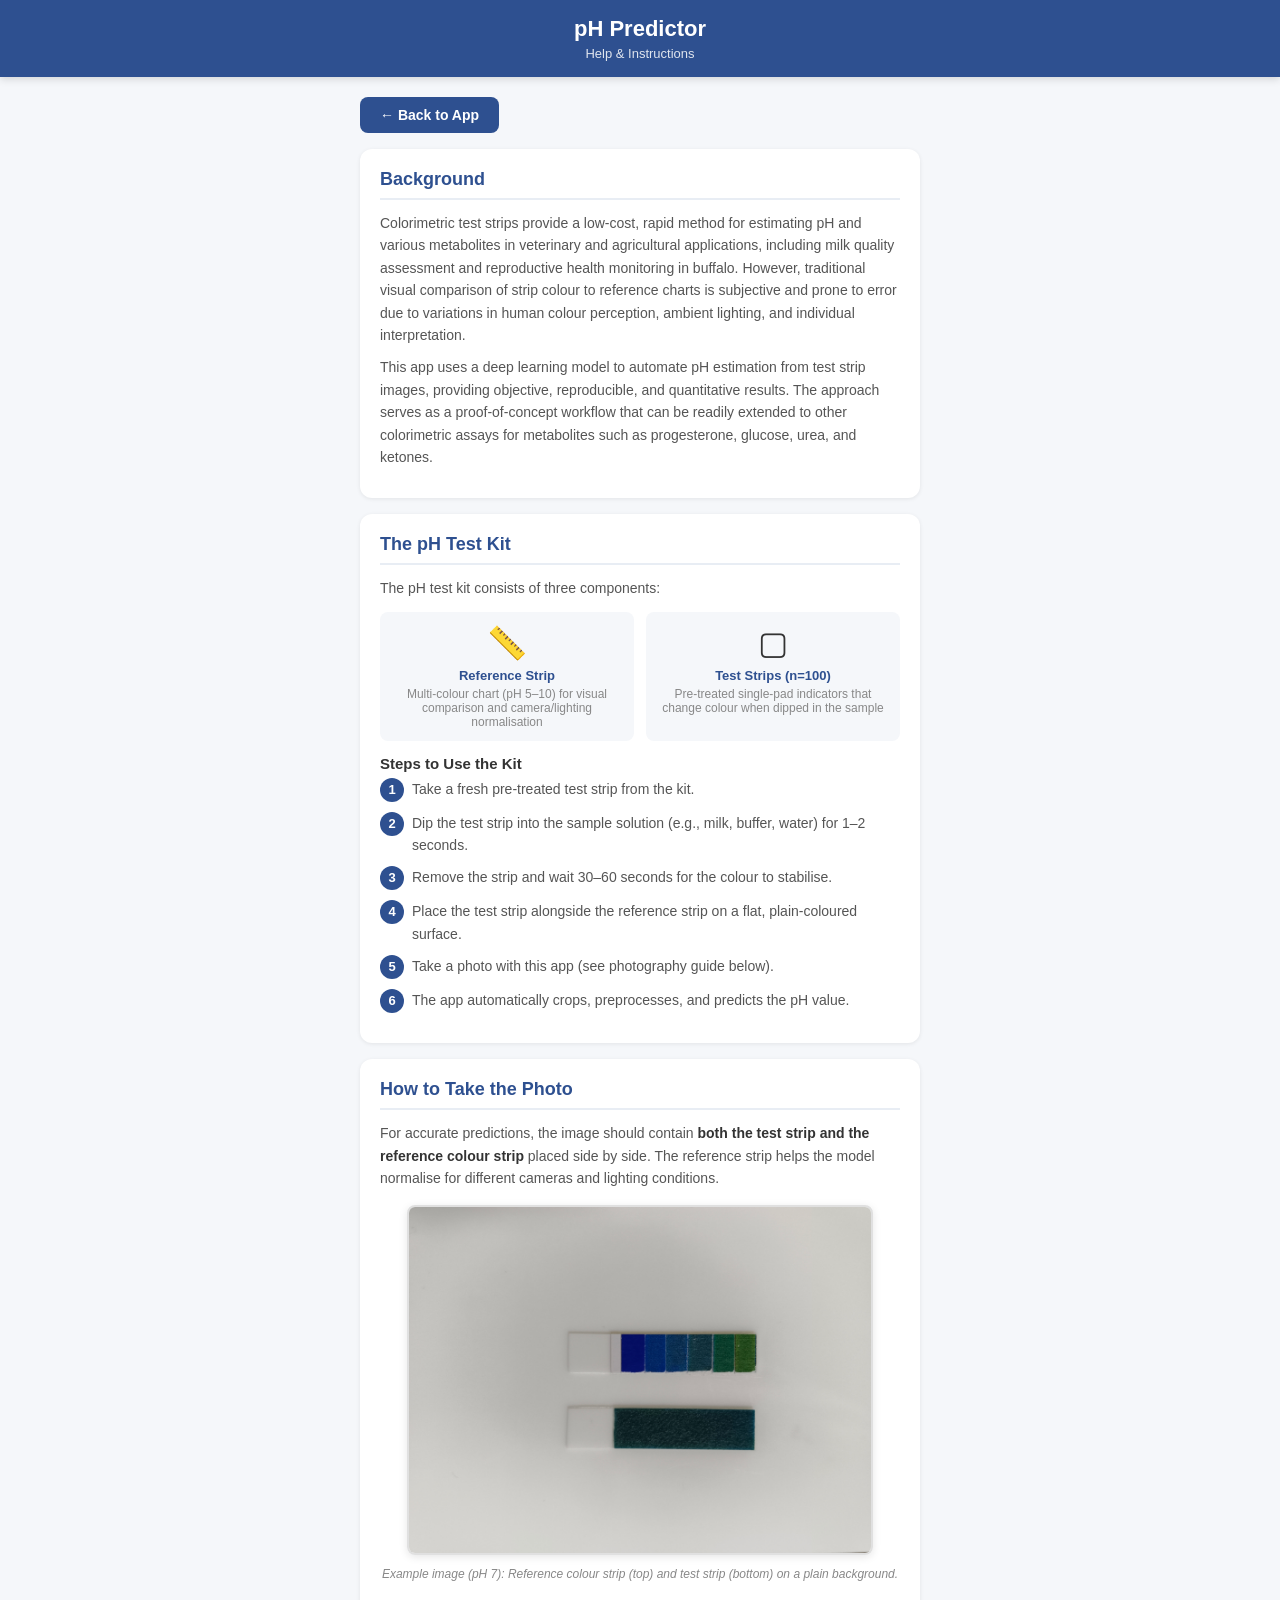
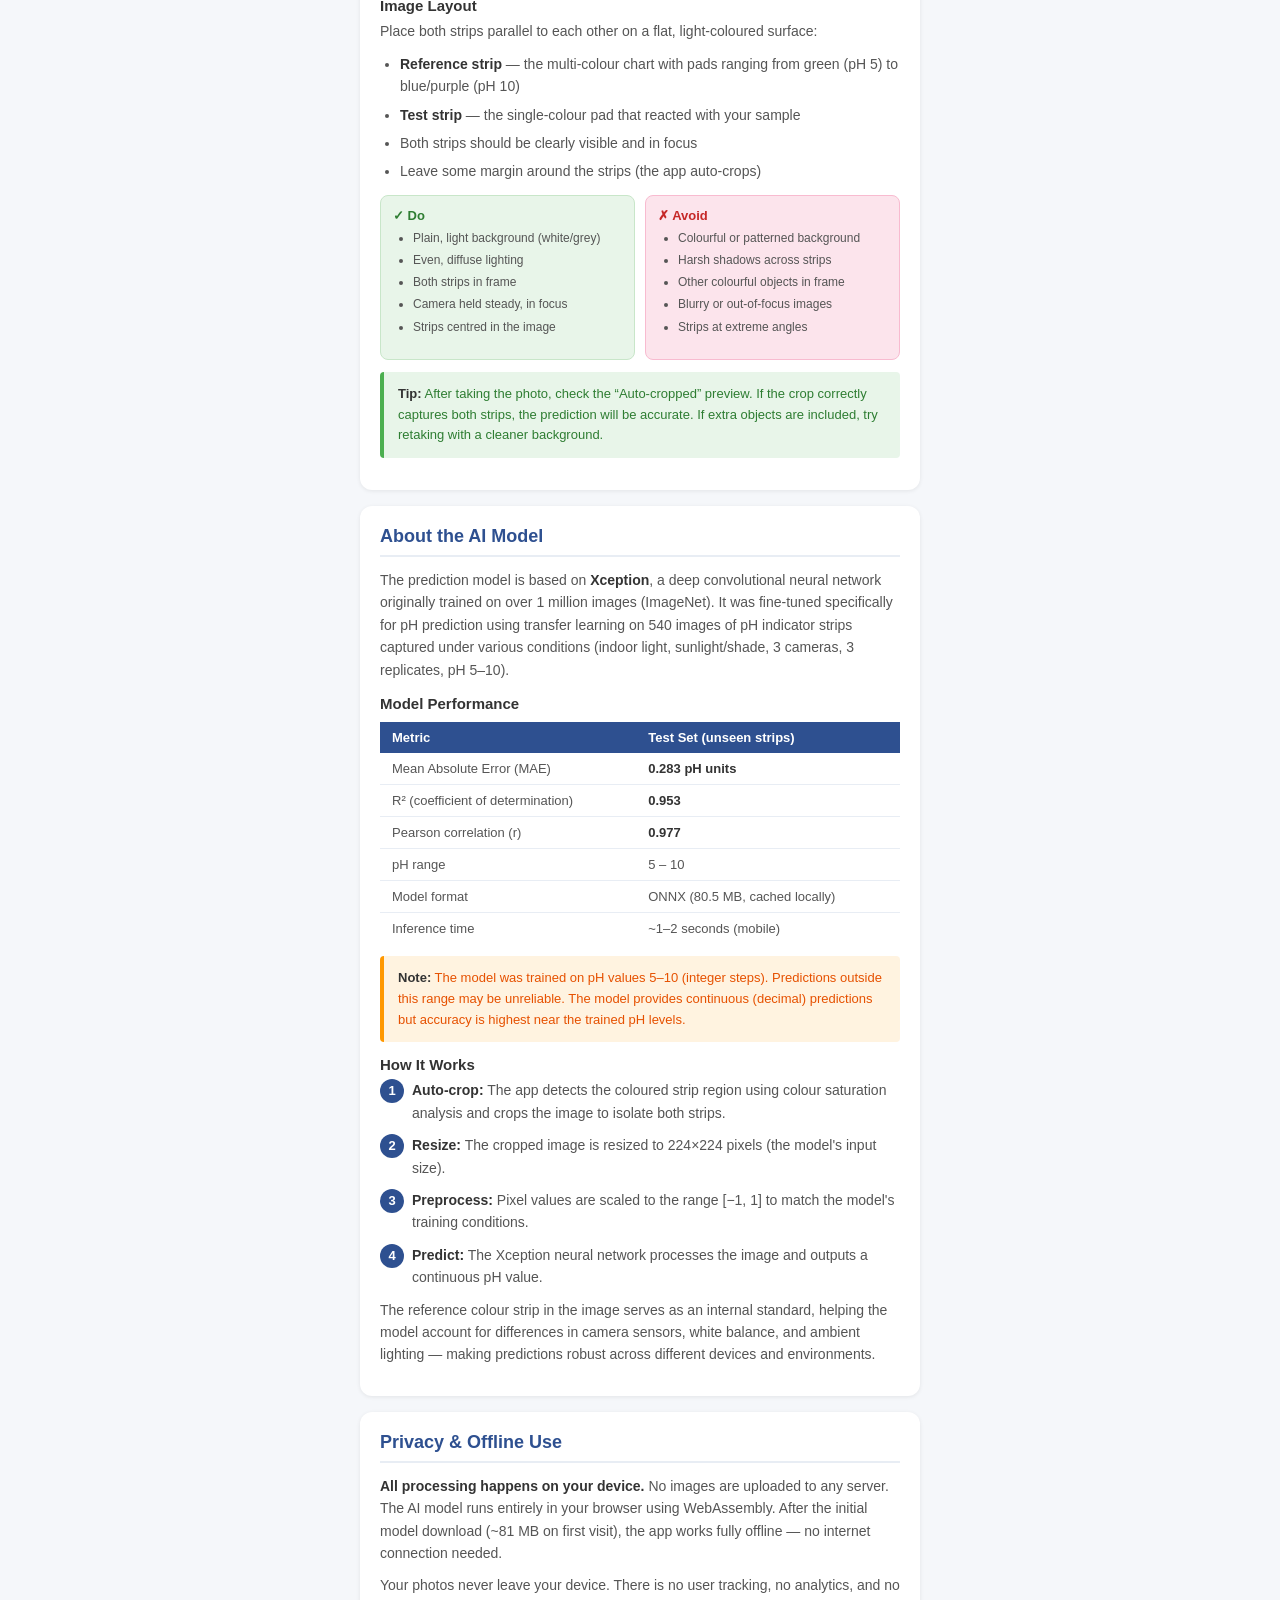
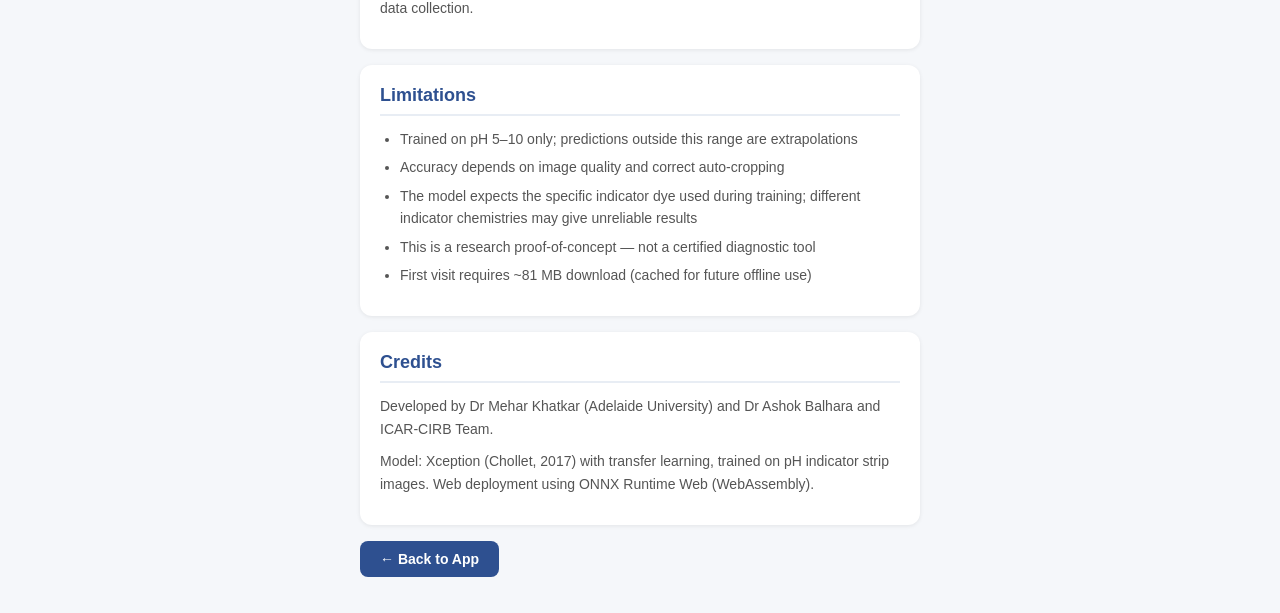
==== help.html @ b39bd938 "Add help page with kit instructions, photography guide, and example image - Help page with backgroun" ====
<!DOCTYPE html>
<html lang="en">
<head>
  <meta charset="UTF-8">
  <meta name="viewport" content="width=device-width, initial-scale=1.0, user-scalable=no">
  <meta name="theme-color" content="#2E5090">
  <title>pH Predictor - Help</title>
  <link rel="stylesheet" href="style.css">
  <style>
    .help-container {
      max-width: 600px;
      margin: 0 auto;
      padding: 20px;
    }

    .help-card {
      background: white;
      border-radius: 12px;
      padding: 20px;
      margin-bottom: 16px;
      box-shadow: 0 1px 4px rgba(0,0,0,0.08);
    }

    .help-card h2 {
      font-size: 18px;
      color: #2E5090;
      margin-bottom: 12px;
      border-bottom: 2px solid #e8edf4;
      padding-bottom: 8px;
    }

    .help-card h3 {
      font-size: 15px;
      color: #333;
      margin: 14px 0 6px;
    }

    .help-card p {
      font-size: 14px;
      color: #555;
      line-height: 1.6;
      margin-bottom: 10px;
    }

    .help-card ul, .help-card ol {
      padding-left: 20px;
      margin-bottom: 10px;
    }

    .help-card li {
      font-size: 14px;
      color: #555;
      line-height: 1.6;
      margin-bottom: 6px;
    }

    .help-card strong {
      color: #333;
    }

    .example-img-container {
      text-align: center;
      margin: 16px 0;
    }

    .example-img-container img {
      max-width: 100%;
      max-height: 350px;
      border-radius: 8px;
      border: 2px solid #e0e0e0;
      box-shadow: 0 2px 8px rgba(0,0,0,0.1);
    }

    .example-caption {
      font-size: 12px;
      color: #888;
      margin-top: 8px;
      font-style: italic;
    }

    .kit-diagram {
      display: flex;
      gap: 12px;
      margin: 12px 0;
      flex-wrap: wrap;
    }

    .kit-item {
      flex: 1;
      min-width: 130px;
      background: #f5f7fa;
      border-radius: 8px;
      padding: 12px;
      text-align: center;
    }

    .kit-item .kit-icon {
      font-size: 32px;
      margin-bottom: 6px;
    }

    .kit-item .kit-label {
      font-size: 13px;
      font-weight: 600;
      color: #2E5090;
    }

    .kit-item .kit-desc {
      font-size: 12px;
      color: #888;
      margin-top: 4px;
    }

    .step-number {
      display: inline-block;
      width: 24px;
      height: 24px;
      background: #2E5090;
      color: white;
      border-radius: 50%;
      text-align: center;
      line-height: 24px;
      font-size: 13px;
      font-weight: 600;
      margin-right: 8px;
      flex-shrink: 0;
    }

    .step-row {
      display: flex;
      align-items: flex-start;
      margin-bottom: 10px;
    }

    .step-text {
      font-size: 14px;
      color: #555;
      line-height: 1.6;
    }

    .spec-table {
      width: 100%;
      border-collapse: collapse;
      margin: 10px 0;
      font-size: 13px;
    }

    .spec-table th {
      background: #2E5090;
      color: white;
      padding: 8px 12px;
      text-align: left;
      font-weight: 600;
    }

    .spec-table td {
      padding: 8px 12px;
      border-bottom: 1px solid #e8edf4;
      color: #555;
    }

    .spec-table tr:last-child td {
      border-bottom: none;
    }

    .back-btn {
      display: inline-flex;
      align-items: center;
      gap: 6px;
      padding: 10px 20px;
      background: #2E5090;
      color: white;
      border: none;
      border-radius: 8px;
      font-size: 14px;
      font-weight: 600;
      cursor: pointer;
      text-decoration: none;
      margin-bottom: 16px;
    }

    .back-btn:hover {
      background: #1a3a6e;
    }

    .highlight-box {
      background: #e8f5e9;
      border-left: 4px solid #4CAF50;
      border-radius: 4px;
      padding: 12px 14px;
      margin: 12px 0;
    }

    .highlight-box p {
      color: #2e7d32;
      margin: 0;
      font-size: 13px;
    }

    .warning-box {
      background: #fff3e0;
      border-left: 4px solid #FF9800;
      border-radius: 4px;
      padding: 12px 14px;
      margin: 12px 0;
    }

    .warning-box p {
      color: #e65100;
      margin: 0;
      font-size: 13px;
    }

    .photo-guide {
      display: flex;
      gap: 10px;
      margin: 12px 0;
    }

    .photo-do, .photo-dont {
      flex: 1;
      border-radius: 8px;
      padding: 12px;
      font-size: 13px;
    }

    .photo-do {
      background: #e8f5e9;
      border: 1px solid #c8e6c9;
    }

    .photo-do .photo-title {
      color: #2e7d32;
      font-weight: 600;
      margin-bottom: 6px;
    }

    .photo-dont {
      background: #fce4ec;
      border: 1px solid #f8bbd0;
    }

    .photo-dont .photo-title {
      color: #c62828;
      font-weight: 600;
      margin-bottom: 6px;
    }

    .photo-do li, .photo-dont li {
      font-size: 12px;
      color: #555;
      margin-bottom: 3px;
    }
  </style>
</head>
<body>

  <div class="header">
    <h1>pH Predictor</h1>
    <p>Help & Instructions</p>
  </div>

  <div class="help-container">

    <a href="index.html" class="back-btn">&larr; Back to App</a>

    <!-- BACKGROUND -->
    <div class="help-card">
      <h2>Background</h2>
      <p>
        Colorimetric test strips provide a low-cost, rapid method for estimating pH
        and various metabolites in veterinary and agricultural applications, including
        milk quality assessment and reproductive health monitoring in buffalo. However,
        traditional visual comparison of strip colour to reference charts is subjective
        and prone to error due to variations in human colour perception, ambient lighting,
        and individual interpretation.
      </p>
      <p>
        This app uses a deep learning model to automate pH estimation from test strip
        images, providing objective, reproducible, and quantitative results. The approach
        serves as a proof-of-concept workflow that can be readily extended to other
        colorimetric assays for metabolites such as progesterone, glucose, urea, and ketones.
      </p>
    </div>

    <!-- THE pH KIT -->
    <div class="help-card">
      <h2>The pH Test Kit</h2>
      <p>The pH test kit consists of three components:</p>

      <div class="kit-diagram">
        <div class="kit-item">
          <div class="kit-icon">&#128207;</div>
          <div class="kit-label">Reference Strip</div>
          <div class="kit-desc">Multi-colour chart (pH 5&ndash;10) for visual comparison and camera/lighting normalisation</div>
        </div>
        <div class="kit-item">
          <div class="kit-icon">&#9634;</div>
          <div class="kit-label">Test Strips (n=100)</div>
          <div class="kit-desc">Pre-treated single-pad indicators that change colour when dipped in the sample</div>
        </div>
      </div>

      <h3>Steps to Use the Kit</h3>
      <div class="step-row"><span class="step-number">1</span><span class="step-text">Take a fresh pre-treated test strip from the kit.</span></div>
      <div class="step-row"><span class="step-number">2</span><span class="step-text">Dip the test strip into the sample solution (e.g., milk, buffer, water) for 1&ndash;2 seconds.</span></div>
      <div class="step-row"><span class="step-number">3</span><span class="step-text">Remove the strip and wait 30&ndash;60 seconds for the colour to stabilise.</span></div>
      <div class="step-row"><span class="step-number">4</span><span class="step-text">Place the test strip alongside the reference strip on a flat, plain-coloured surface.</span></div>
      <div class="step-row"><span class="step-number">5</span><span class="step-text">Take a photo with this app (see photography guide below).</span></div>
      <div class="step-row"><span class="step-number">6</span><span class="step-text">The app automatically crops, preprocesses, and predicts the pH value.</span></div>
    </div>

    <!-- PHOTOGRAPHY GUIDE -->
    <div class="help-card">
      <h2>How to Take the Photo</h2>
      <p>
        For accurate predictions, the image should contain <strong>both the test strip and
        the reference colour strip</strong> placed side by side. The reference strip helps the
        model normalise for different cameras and lighting conditions.
      </p>

      <div class="example-img-container">
        <img src="example_pH7.jpg" alt="Example image: pH 7 test strip with reference strip">
        <div class="example-caption">
          Example image (pH 7): Reference colour strip (top) and test strip (bottom) on a plain background.
        </div>
      </div>

      <h3>Image Layout</h3>
      <p>Place both strips parallel to each other on a flat, light-coloured surface:</p>
      <ul>
        <li><strong>Reference strip</strong> &mdash; the multi-colour chart with pads ranging from green (pH 5) to blue/purple (pH 10)</li>
        <li><strong>Test strip</strong> &mdash; the single-colour pad that reacted with your sample</li>
        <li>Both strips should be clearly visible and in focus</li>
        <li>Leave some margin around the strips (the app auto-crops)</li>
      </ul>

      <div class="photo-guide">
        <div class="photo-do">
          <div class="photo-title">&#10003; Do</div>
          <ul>
            <li>Plain, light background (white/grey)</li>
            <li>Even, diffuse lighting</li>
            <li>Both strips in frame</li>
            <li>Camera held steady, in focus</li>
            <li>Strips centred in the image</li>
          </ul>
        </div>
        <div class="photo-dont">
          <div class="photo-title">&#10007; Avoid</div>
          <ul>
            <li>Colourful or patterned background</li>
            <li>Harsh shadows across strips</li>
            <li>Other colourful objects in frame</li>
            <li>Blurry or out-of-focus images</li>
            <li>Strips at extreme angles</li>
          </ul>
        </div>
      </div>

      <div class="highlight-box">
        <p><strong>Tip:</strong> After taking the photo, check the &ldquo;Auto-cropped&rdquo; preview. If the crop
        correctly captures both strips, the prediction will be accurate. If extra objects are included,
        try retaking with a cleaner background.</p>
      </div>
    </div>

    <!-- THE AI MODEL -->
    <div class="help-card">
      <h2>About the AI Model</h2>
      <p>
        The prediction model is based on <strong>Xception</strong>, a deep convolutional neural network
        originally trained on over 1 million images (ImageNet). It was fine-tuned specifically for pH
        prediction using transfer learning on 540 images of pH indicator strips captured under various
        conditions (indoor light, sunlight/shade, 3 cameras, 3 replicates, pH 5&ndash;10).
      </p>

      <h3>Model Performance</h3>
      <table class="spec-table">
        <tr>
          <th>Metric</th>
          <th>Test Set (unseen strips)</th>
        </tr>
        <tr>
          <td>Mean Absolute Error (MAE)</td>
          <td><strong>0.283 pH units</strong></td>
        </tr>
        <tr>
          <td>R&sup2; (coefficient of determination)</td>
          <td><strong>0.953</strong></td>
        </tr>
        <tr>
          <td>Pearson correlation (r)</td>
          <td><strong>0.977</strong></td>
        </tr>
        <tr>
          <td>pH range</td>
          <td>5 &ndash; 10</td>
        </tr>
        <tr>
          <td>Model format</td>
          <td>ONNX (80.5 MB, cached locally)</td>
        </tr>
        <tr>
          <td>Inference time</td>
          <td>~1&ndash;2 seconds (mobile)</td>
        </tr>
      </table>

      <div class="warning-box">
        <p><strong>Note:</strong> The model was trained on pH values 5&ndash;10 (integer steps). Predictions
        outside this range may be unreliable. The model provides continuous (decimal) predictions but
        accuracy is highest near the trained pH levels.</p>
      </div>

      <h3>How It Works</h3>
      <div class="step-row"><span class="step-number">1</span><span class="step-text"><strong>Auto-crop:</strong> The app detects the coloured strip region using colour saturation analysis and crops the image to isolate both strips.</span></div>
      <div class="step-row"><span class="step-number">2</span><span class="step-text"><strong>Resize:</strong> The cropped image is resized to 224&times;224 pixels (the model's input size).</span></div>
      <div class="step-row"><span class="step-number">3</span><span class="step-text"><strong>Preprocess:</strong> Pixel values are scaled to the range [&minus;1, 1] to match the model's training conditions.</span></div>
      <div class="step-row"><span class="step-number">4</span><span class="step-text"><strong>Predict:</strong> The Xception neural network processes the image and outputs a continuous pH value.</span></div>

      <p>
        The reference colour strip in the image serves as an internal standard, helping the model
        account for differences in camera sensors, white balance, and ambient lighting &mdash; making
        predictions robust across different devices and environments.
      </p>
    </div>

    <!-- OFFLINE & PRIVACY -->
    <div class="help-card">
      <h2>Privacy & Offline Use</h2>
      <p>
        <strong>All processing happens on your device.</strong> No images are uploaded to any server.
        The AI model runs entirely in your browser using WebAssembly. After the initial model download
        (~81 MB on first visit), the app works fully offline &mdash; no internet connection needed.
      </p>
      <p>
        Your photos never leave your device. There is no user tracking, no analytics, and no data collection.
      </p>
    </div>

    <!-- LIMITATIONS -->
    <div class="help-card">
      <h2>Limitations</h2>
      <ul>
        <li>Trained on pH 5&ndash;10 only; predictions outside this range are extrapolations</li>
        <li>Accuracy depends on image quality and correct auto-cropping</li>
        <li>The model expects the specific indicator dye used during training; different indicator chemistries may give unreliable results</li>
        <li>This is a research proof-of-concept &mdash; not a certified diagnostic tool</li>
        <li>First visit requires ~81 MB download (cached for future offline use)</li>
      </ul>
    </div>

    <!-- CREDITS -->
    <div class="help-card">
      <h2>Credits</h2>
      <p>
        Developed by Dr Mehar Khatkar (Adelaide University) and Dr Ashok Balhara and ICAR-CIRB Team.
      </p>
      <p>
        Model: Xception (Chollet, 2017) with transfer learning, trained on pH indicator strip images.
        Web deployment using ONNX Runtime Web (WebAssembly).
      </p>
    </div>

    <a href="index.html" class="back-btn">&larr; Back to App</a>

  </div>

</body>
</html>
---- style.css ----
* {
  margin: 0;
  padding: 0;
  box-sizing: border-box;
}

body {
  font-family: -apple-system, BlinkMacSystemFont, 'Segoe UI', Roboto, sans-serif;
  background: #f5f7fa;
  color: #333;
  min-height: 100vh;
}

.header {
  background: #2E5090;
  color: white;
  padding: 16px 20px;
  text-align: center;
  box-shadow: 0 2px 8px rgba(0,0,0,0.15);
  position: relative;
}

.header h1 {
  font-size: 22px;
  font-weight: 600;
}

.header p {
  font-size: 13px;
  opacity: 0.85;
  margin-top: 4px;
}

.container {
  max-width: 480px;
  margin: 0 auto;
  padding: 20px;
}

/* Status bar */
.status-bar {
  background: white;
  border-radius: 12px;
  padding: 14px 18px;
  margin-bottom: 16px;
  box-shadow: 0 1px 4px rgba(0,0,0,0.08);
  display: flex;
  align-items: center;
  gap: 10px;
}

.status-dot {
  width: 10px;
  height: 10px;
  border-radius: 50%;
  flex-shrink: 0;
}

.status-dot.loading { background: #FF9800; animation: pulse 1.5s infinite; }
.status-dot.ready { background: #4CAF50; }
.status-dot.error { background: #f44336; }

@keyframes pulse {
  0%, 100% { opacity: 1; }
  50% { opacity: 0.4; }
}

.status-text {
  font-size: 14px;
  color: #555;
}

/* Progress bar */
.progress-container {
  margin-top: 8px;
  display: none;
}

.progress-bar {
  height: 4px;
  background: #e0e0e0;
  border-radius: 2px;
  overflow: hidden;
}

.progress-fill {
  height: 100%;
  background: #2E5090;
  border-radius: 2px;
  width: 0%;
  transition: width 0.3s;
}

.progress-text {
  font-size: 12px;
  color: #888;
  margin-top: 4px;
  text-align: right;
}

/* Input section */
.input-section {
  background: white;
  border-radius: 12px;
  padding: 20px;
  margin-bottom: 16px;
  box-shadow: 0 1px 4px rgba(0,0,0,0.08);
}

.input-buttons {
  display: flex;
  gap: 10px;
  margin-bottom: 16px;
}

.btn {
  flex: 1;
  padding: 14px 16px;
  border: none;
  border-radius: 10px;
  font-size: 15px;
  font-weight: 600;
  cursor: pointer;
  transition: all 0.2s;
  display: flex;
  align-items: center;
  justify-content: center;
  gap: 8px;
}

.btn:disabled {
  opacity: 0.5;
  cursor: not-allowed;
}

.btn-camera {
  background: #2E5090;
  color: white;
}

.btn-camera:hover:not(:disabled) {
  background: #1a3a6e;
}

.btn-upload {
  background: #e8edf4;
  color: #2E5090;
}

.btn-upload:hover:not(:disabled) {
  background: #d5dde9;
}

.btn-icon {
  font-size: 20px;
}

/* Preview area */
.preview-area {
  display: none;
  margin-top: 16px;
}

.preview-images {
  display: flex;
  gap: 10px;
  margin-bottom: 12px;
}

.preview-box {
  flex: 1;
  text-align: center;
}

.preview-box img {
  width: 100%;
  border-radius: 8px;
  border: 2px solid #e0e0e0;
}

.preview-label {
  font-size: 12px;
  color: #888;
  margin-top: 4px;
}

/* Result section */
.result-section {
  display: none;
  background: white;
  border-radius: 12px;
  padding: 24px;
  margin-bottom: 16px;
  box-shadow: 0 1px 4px rgba(0,0,0,0.08);
  text-align: center;
}

.result-label {
  font-size: 14px;
  color: #888;
  margin-bottom: 8px;
}

.result-value {
  font-size: 56px;
  font-weight: 700;
  color: #2E5090;
  line-height: 1;
}

.result-unit {
  font-size: 20px;
  color: #888;
  margin-left: 4px;
}

.result-time {
  font-size: 12px;
  color: #aaa;
  margin-top: 12px;
}

/* pH color indicator */
.ph-bar {
  margin-top: 16px;
  height: 8px;
  border-radius: 4px;
  background: linear-gradient(to right,
    #ff4444 0%, #ff8844 10%, #ffcc44 20%,
    #aadd44 35%, #44bb44 50%,
    #44bbaa 65%, #4488dd 80%,
    #6644cc 100%);
  position: relative;
}

.ph-marker {
  position: absolute;
  top: -4px;
  width: 16px;
  height: 16px;
  background: white;
  border: 3px solid #2E5090;
  border-radius: 50%;
  transform: translateX(-50%);
  transition: left 0.5s ease;
  box-shadow: 0 1px 4px rgba(0,0,0,0.2);
}

/* Info section */
.info {
  background: white;
  border-radius: 12px;
  padding: 16px 18px;
  box-shadow: 0 1px 4px rgba(0,0,0,0.08);
  font-size: 13px;
  color: #666;
  line-height: 1.5;
}

.info h3 {
  font-size: 14px;
  color: #333;
  margin-bottom: 8px;
}

.info ul {
  padding-left: 18px;
}

.info li {
  margin-bottom: 4px;
}

/* Spinner */
.spinner {
  display: none;
  text-align: center;
  padding: 20px;
}

.spinner-circle {
  width: 40px;
  height: 40px;
  border: 3px solid #e0e0e0;
  border-top-color: #2E5090;
  border-radius: 50%;
  animation: spin 0.8s linear infinite;
  margin: 0 auto 10px;
}

@keyframes spin {
  to { transform: rotate(360deg); }
}

.spinner-text {
  font-size: 14px;
  color: #888;
}

/* Hidden file inputs */
input[type="file"] {
  display: none;
}
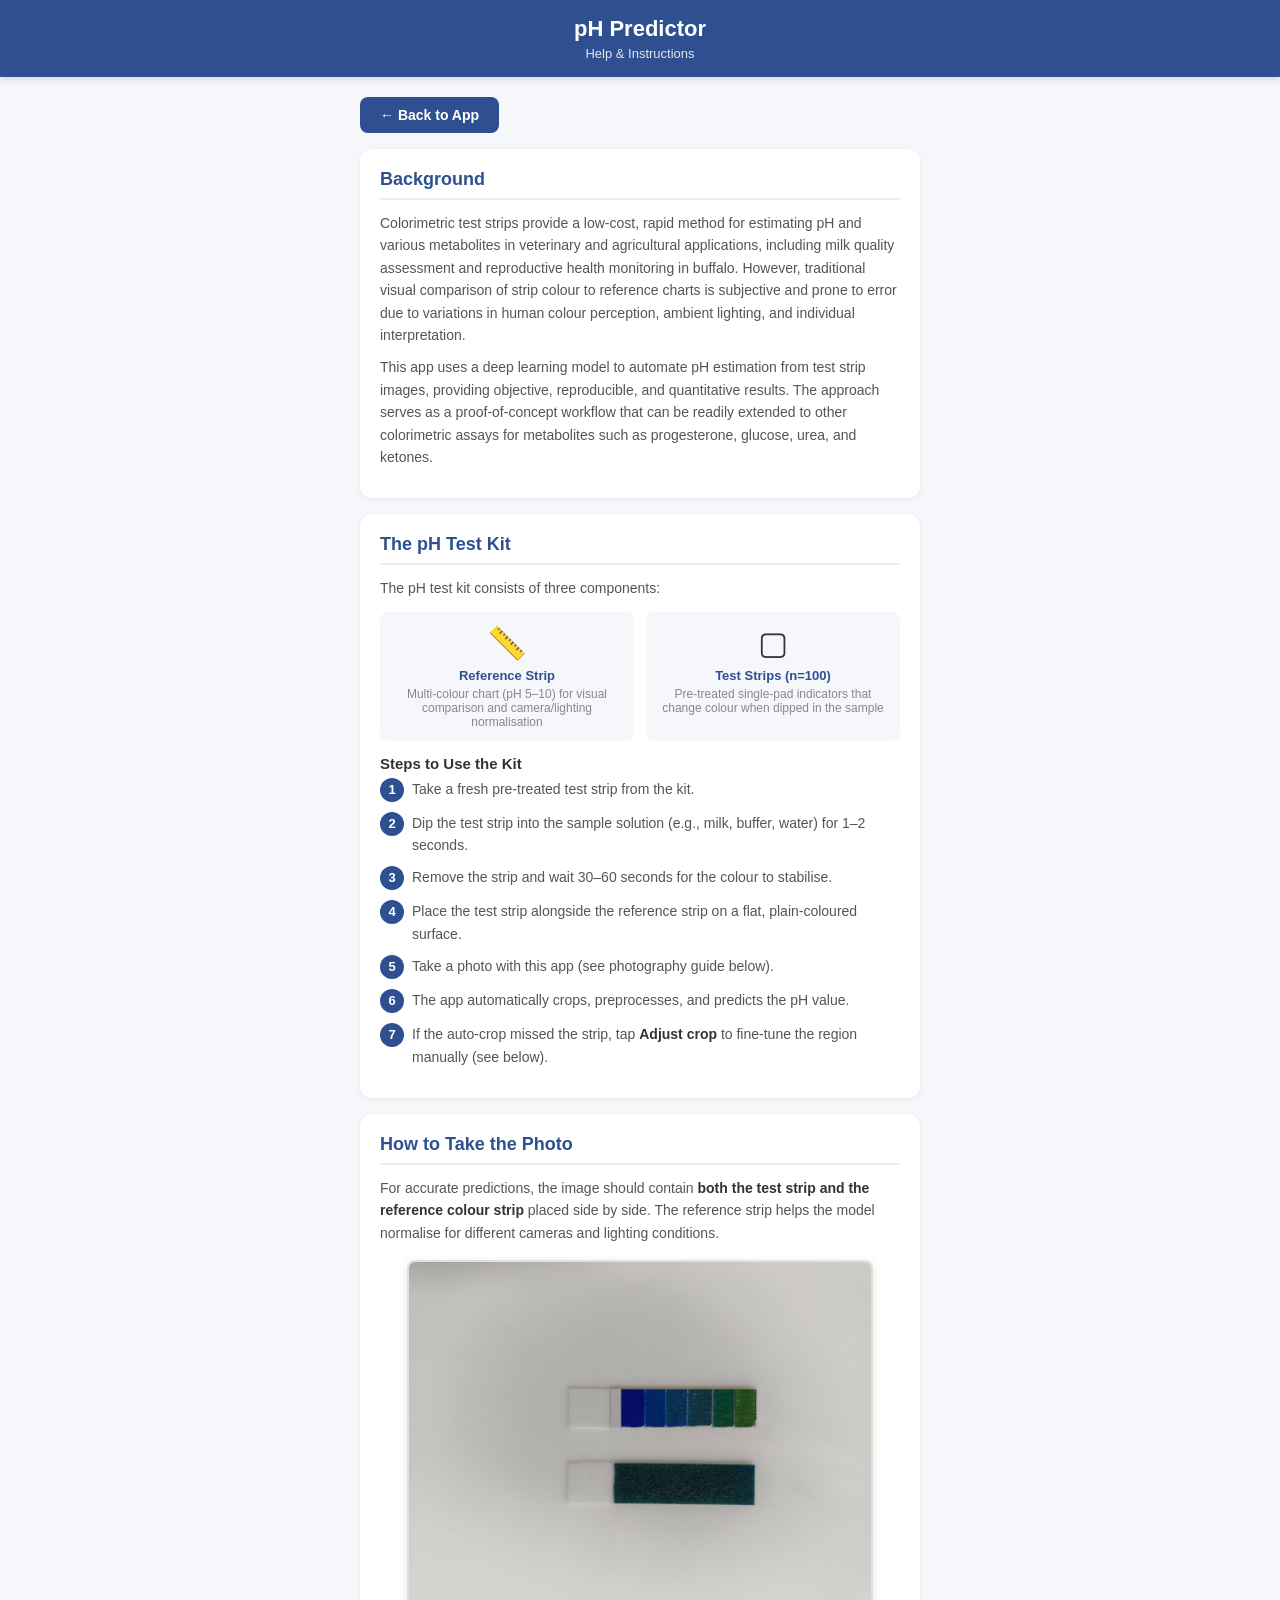
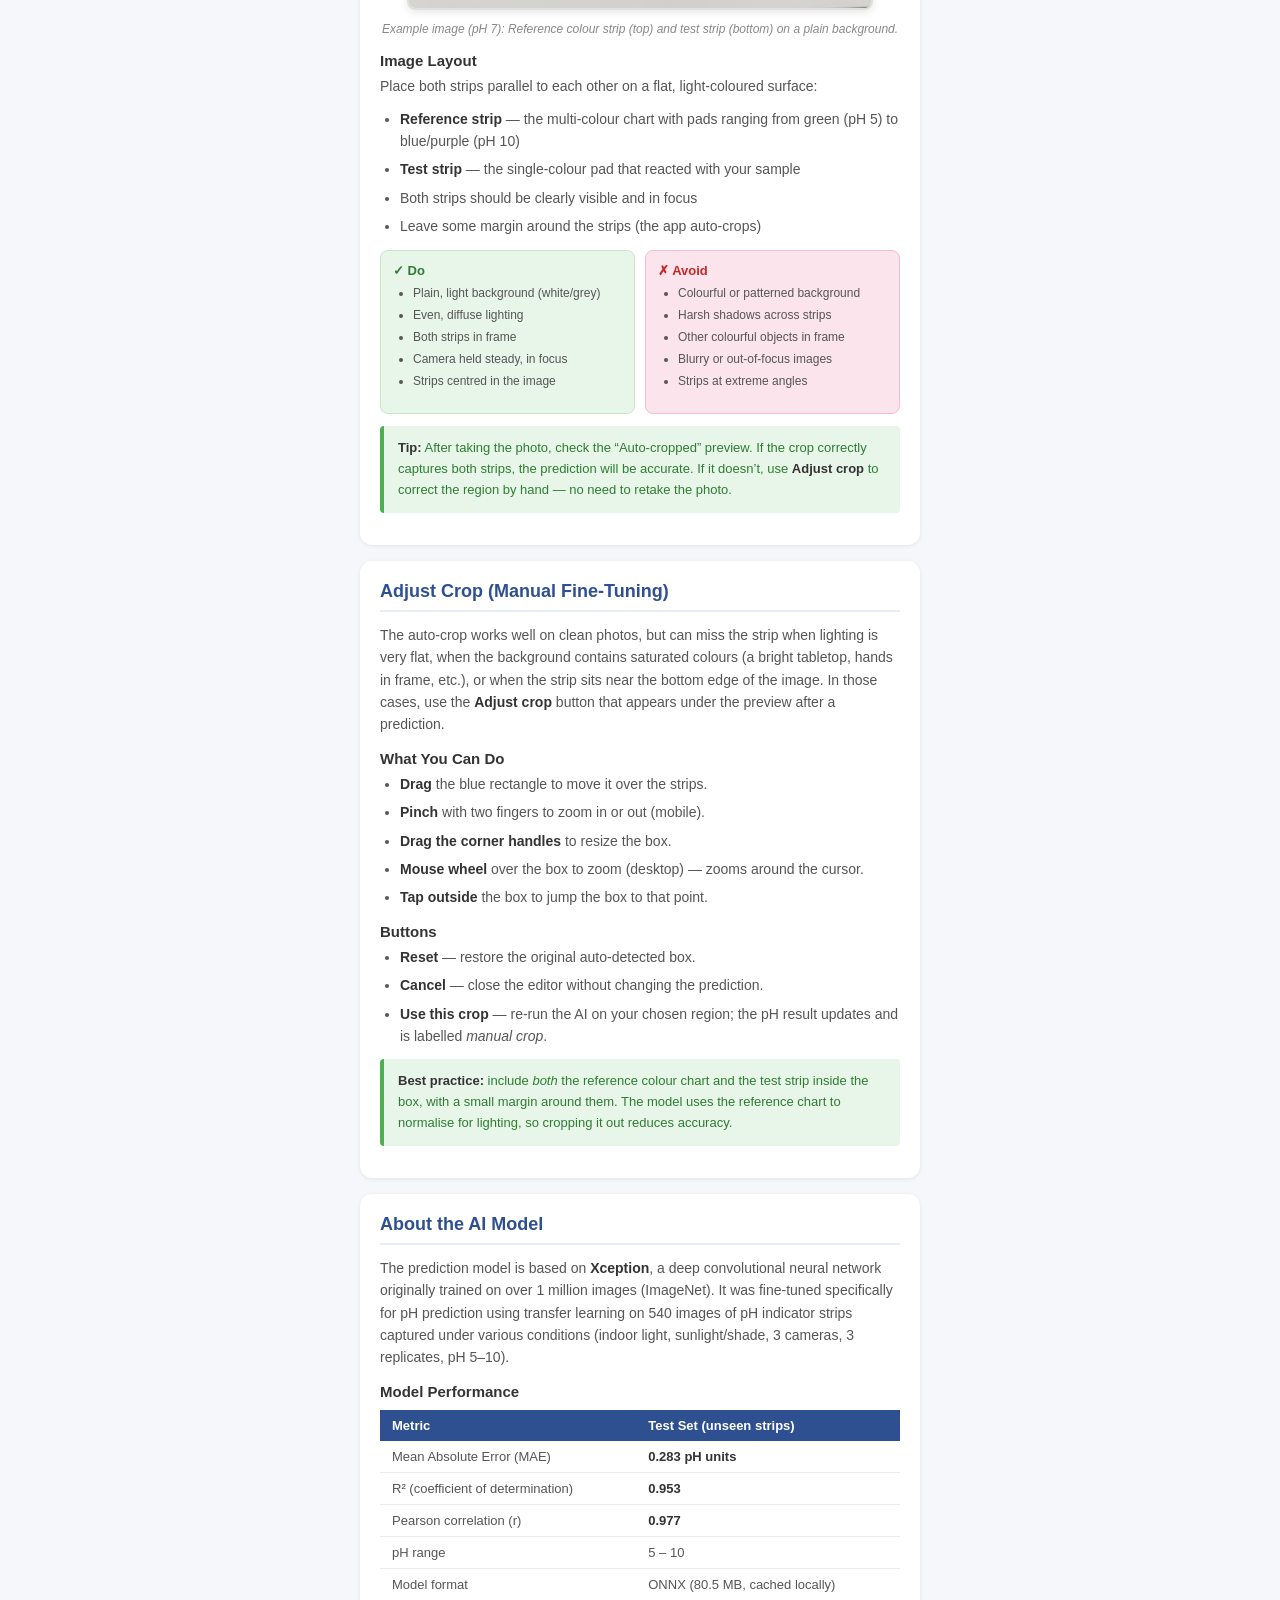
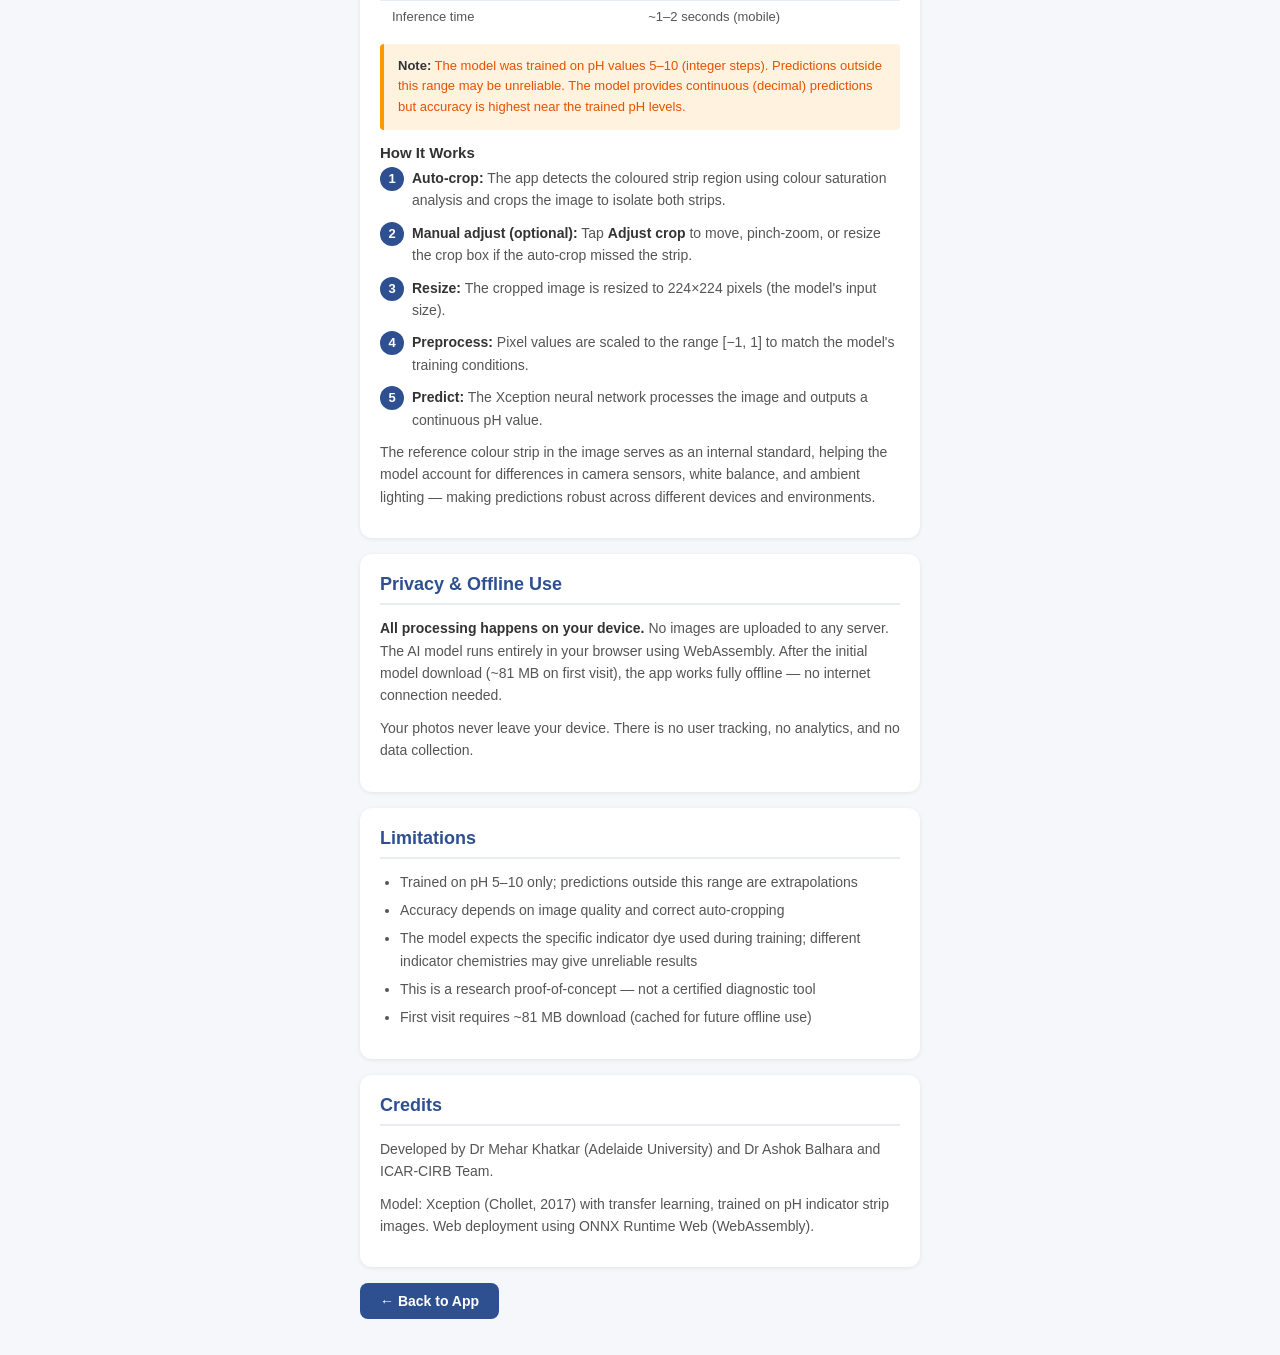
==== commit dd48787c: "Document manual Adjust crop in help page Adds a dedicated help card explaining when to use Adjust cr" ====
--- a/help.html
+++ b/help.html
@@ -308,6 +308,7 @@
       <div class="step-row"><span class="step-number">4</span><span class="step-text">Place the test strip alongside the reference strip on a flat, plain-coloured surface.</span></div>
       <div class="step-row"><span class="step-number">5</span><span class="step-text">Take a photo with this app (see photography guide below).</span></div>
       <div class="step-row"><span class="step-number">6</span><span class="step-text">The app automatically crops, preprocesses, and predicts the pH value.</span></div>
+      <div class="step-row"><span class="step-number">7</span><span class="step-text">If the auto-crop missed the strip, tap <strong>Adjust crop</strong> to fine-tune the region manually (see below).</span></div>
     </div>
 
     <!-- PHOTOGRAPHY GUIDE -->
@@ -360,8 +361,41 @@
 
       <div class="highlight-box">
         <p><strong>Tip:</strong> After taking the photo, check the &ldquo;Auto-cropped&rdquo; preview. If the crop
-        correctly captures both strips, the prediction will be accurate. If extra objects are included,
-        try retaking with a cleaner background.</p>
+        correctly captures both strips, the prediction will be accurate. If it doesn&rsquo;t, use
+        <strong>Adjust crop</strong> to correct the region by hand &mdash; no need to retake the photo.</p>
+      </div>
+    </div>
+
+    <!-- MANUAL ADJUST CROP -->
+    <div class="help-card">
+      <h2>Adjust Crop (Manual Fine-Tuning)</h2>
+      <p>
+        The auto-crop works well on clean photos, but can miss the strip when lighting is very flat,
+        when the background contains saturated colours (a bright tabletop, hands in frame, etc.), or
+        when the strip sits near the bottom edge of the image. In those cases, use the <strong>Adjust
+        crop</strong> button that appears under the preview after a prediction.
+      </p>
+
+      <h3>What You Can Do</h3>
+      <ul>
+        <li><strong>Drag</strong> the blue rectangle to move it over the strips.</li>
+        <li><strong>Pinch</strong> with two fingers to zoom in or out (mobile).</li>
+        <li><strong>Drag the corner handles</strong> to resize the box.</li>
+        <li><strong>Mouse wheel</strong> over the box to zoom (desktop) &mdash; zooms around the cursor.</li>
+        <li><strong>Tap outside</strong> the box to jump the box to that point.</li>
+      </ul>
+
+      <h3>Buttons</h3>
+      <ul>
+        <li><strong>Reset</strong> &mdash; restore the original auto-detected box.</li>
+        <li><strong>Cancel</strong> &mdash; close the editor without changing the prediction.</li>
+        <li><strong>Use this crop</strong> &mdash; re-run the AI on your chosen region; the pH result updates and is labelled <em>manual crop</em>.</li>
+      </ul>
+
+      <div class="highlight-box">
+        <p><strong>Best practice:</strong> include <em>both</em> the reference colour chart and the test
+        strip inside the box, with a small margin around them. The model uses the reference chart to
+        normalise for lighting, so cropping it out reduces accuracy.</p>
       </div>
     </div>
 
@@ -415,9 +449,10 @@
 
       <h3>How It Works</h3>
       <div class="step-row"><span class="step-number">1</span><span class="step-text"><strong>Auto-crop:</strong> The app detects the coloured strip region using colour saturation analysis and crops the image to isolate both strips.</span></div>
-      <div class="step-row"><span class="step-number">2</span><span class="step-text"><strong>Resize:</strong> The cropped image is resized to 224&times;224 pixels (the model's input size).</span></div>
-      <div class="step-row"><span class="step-number">3</span><span class="step-text"><strong>Preprocess:</strong> Pixel values are scaled to the range [&minus;1, 1] to match the model's training conditions.</span></div>
-      <div class="step-row"><span class="step-number">4</span><span class="step-text"><strong>Predict:</strong> The Xception neural network processes the image and outputs a continuous pH value.</span></div>
+      <div class="step-row"><span class="step-number">2</span><span class="step-text"><strong>Manual adjust (optional):</strong> Tap <strong>Adjust crop</strong> to move, pinch-zoom, or resize the crop box if the auto-crop missed the strip.</span></div>
+      <div class="step-row"><span class="step-number">3</span><span class="step-text"><strong>Resize:</strong> The cropped image is resized to 224&times;224 pixels (the model's input size).</span></div>
+      <div class="step-row"><span class="step-number">4</span><span class="step-text"><strong>Preprocess:</strong> Pixel values are scaled to the range [&minus;1, 1] to match the model's training conditions.</span></div>
+      <div class="step-row"><span class="step-number">5</span><span class="step-text"><strong>Predict:</strong> The Xception neural network processes the image and outputs a continuous pH value.</span></div>
 
       <p>
         The reference colour strip in the image serves as an internal standard, helping the model
--- a/style.css
+++ b/style.css
@@ -301,3 +301,100 @@
 input[type="file"] {
   display: none;
 }
+
+/* Adjust-crop button + manual crop editor */
+.btn-adjust {
+  width: 100%;
+  background: #f0f4fa;
+  color: #2E5090;
+  border: 1px solid #d5dde9;
+  margin-top: 4px;
+}
+
+.btn-adjust:hover:not(:disabled) {
+  background: #e3ebf6;
+}
+
+.crop-editor {
+  background: white;
+  border-radius: 12px;
+  padding: 16px;
+  margin-bottom: 16px;
+  box-shadow: 0 1px 4px rgba(0,0,0,0.08);
+}
+
+.crop-hint {
+  font-size: 12px;
+  color: #888;
+  margin-bottom: 10px;
+  text-align: center;
+}
+
+.crop-stage {
+  position: relative;
+  touch-action: none;
+  user-select: none;
+  -webkit-user-select: none;
+  overflow: hidden;
+  border-radius: 8px;
+  background: #000;
+  line-height: 0;
+}
+
+.crop-stage canvas {
+  width: 100%;
+  display: block;
+  pointer-events: none;
+}
+
+.crop-box {
+  position: absolute;
+  border: 2px solid #2E5090;
+  box-shadow: 0 0 0 9999px rgba(0,0,0,0.45);
+  cursor: move;
+  box-sizing: border-box;
+}
+
+.handle {
+  position: absolute;
+  width: 20px;
+  height: 20px;
+  background: #fff;
+  border: 2px solid #2E5090;
+  border-radius: 50%;
+  box-shadow: 0 1px 3px rgba(0,0,0,0.3);
+}
+
+.handle.nw { left: -11px; top: -11px; cursor: nwse-resize; }
+.handle.ne { right: -11px; top: -11px; cursor: nesw-resize; }
+.handle.sw { left: -11px; bottom: -11px; cursor: nesw-resize; }
+.handle.se { right: -11px; bottom: -11px; cursor: nwse-resize; }
+
+.crop-actions {
+  display: flex;
+  gap: 8px;
+  margin-top: 12px;
+}
+
+.crop-actions button {
+  flex: 1;
+  padding: 12px;
+  border-radius: 10px;
+  border: 1px solid #d5dde9;
+  background: #fff;
+  color: #2E5090;
+  font-size: 14px;
+  font-weight: 600;
+  cursor: pointer;
+}
+
+.crop-actions .primary {
+  background: #2E5090;
+  color: #fff;
+  border: none;
+}
+
+.crop-actions button:disabled {
+  opacity: 0.5;
+  cursor: not-allowed;
+}
